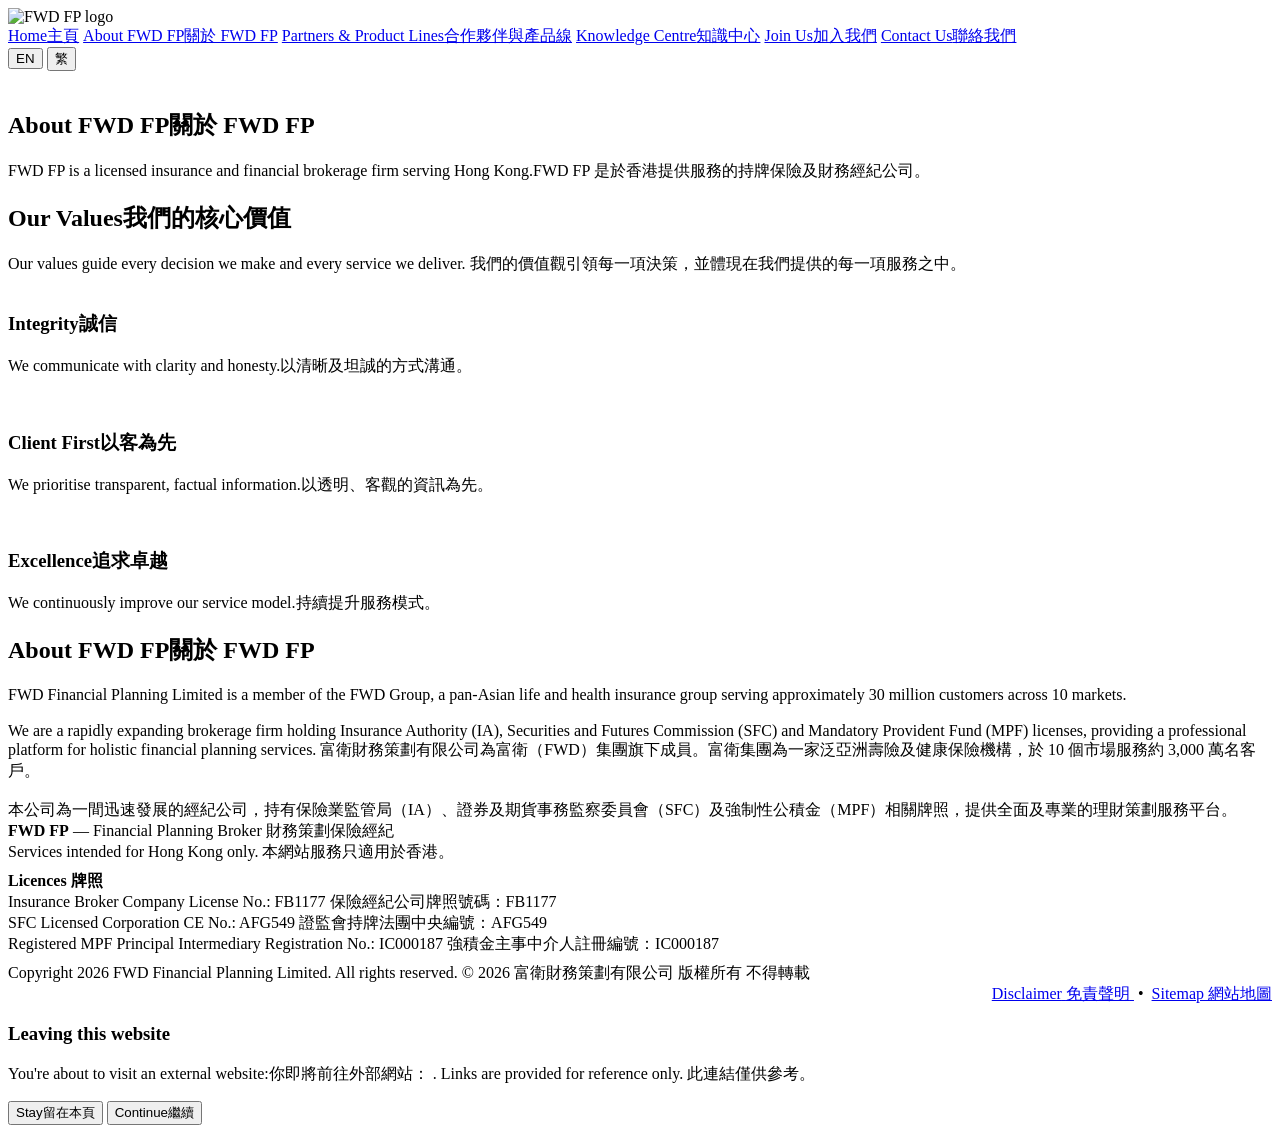
==== about.html @ 910848aa "Initial commit" ====
<!doctype html>
<html lang="en" data-lang="en">
<head>
<meta charset="utf-8"><meta name="viewport" content="width=device-width, initial-scale=1">
<title>about</title>
<link rel="stylesheet" href="assets/styles.css">
</head>
<body>
<header>
  <div class="container nav">
    <div class="logo"><img src="assets/logo.png" alt="FWD FP logo"></div>
    <nav>
      <a href="index.html" class=""><span lang="en">Home</span><span lang="zh-Hant">主頁</span></a>
      <a href="about.html" class="active"><span lang="en">About FWD FP</span><span lang="zh-Hant">關於 FWD FP</span></a>
      <a href="partners.html" class=""><span lang="en">Partners &amp; Product Lines</span><span lang="zh-Hant">合作夥伴與產品線</span></a>
      <a href="knowledge.html" class=""><span lang="en">Knowledge Centre</span><span lang="zh-Hant">知識中心</span></a>
      <a href="join.html" class=""><span lang="en">Join Us</span><span lang="zh-Hant">加入我們</span></a>
      <a class="btn hide-mobile" href="contact.html"><span lang="en">Contact Us</span><span lang="zh-Hant">聯絡我們</span></a>
    </nav>
    <div class="langswitch">
      <button data-lang="en" class="active" aria-label="Switch to English">EN</button>
      <button data-lang="zh" aria-label="切換至繁體中文">繁</button>
    </div>
  </div>
</header>
<section class="hero hero--with-banner">
  <div class="hero__media"><img class="hero__img" src="assets/hero/about-banner.jpg" alt=""></div>
  <div class="container hero__content">
    <h1><span lang="en">About FWD FP</span><span lang="zh-Hant">關於 FWD FP</span></h1>
    <p><span lang="en">FWD FP is a licensed insurance and financial brokerage firm serving Hong Kong.</span><span lang="zh-Hant">FWD FP 是於香港提供服務的持牌保險及財務經紀公司。</span></p>
  </div>
</section>
<section class="section cen"><div class="container">
  <h2><span lang="en">Our Values</span><span lang="zh-Hant">我們的核心價值</span></h2>
  <span lang="en">Our values guide every decision we make and every service we deliver.</span>
  <span lang="zH-Hant">我們的價值觀引領每一項決策，並體現在我們提供的每一項服務之中。</span>
</div></section>
<section class="section"><div class="container grid cards" style="grid-template-columns:repeat(auto-fit,minmax(240px,1fr));margin:0 auto;">
  <div class="card inline"><img class="icon" src="assets/icons/integrity.svg" alt=""><div><h3><span lang="en">Integrity</span><span lang="zh-Hant">誠信</span></h3><p><span lang="en">We communicate with clarity and honesty.</span><span lang="zh-Hant">以清晰及坦誠的方式溝通。</span></p></div></div>
  <div class="card inline"><img class="icon" src="assets/icons/client-first.svg" alt=""><div><h3><span lang="en">Client First</span><span lang="zh-Hant">以客為先</span></h3><p><span lang="en">We prioritise transparent, factual information.</span><span lang="zh-Hant">以透明、客觀的資訊為先。</span></p></div></div>
  <div class="card inline"><img class="icon" src="assets/icons/excellence.svg" alt=""><div><h3><span lang="en">Excellence</span><span lang="zh-Hant">追求卓越</span></h3><p><span lang="en">We continuously improve our service model.</span><span lang="zh-Hant">持續提升服務模式。</span></p></div></div>
</div></section>
<section class="section alt"><div class="container">
  <h2><span lang="en">About FWD FP</span><span lang="zh-Hant">關於 FWD FP</span></h2>
  <span lang="en">FWD Financial Planning Limited is a member of the FWD Group, a pan-Asian life and health insurance group serving approximately 30 million customers across 10 markets.<br/><br/>We are a rapidly expanding brokerage firm holding Insurance Authority (IA), Securities and Futures Commission (SFC) and Mandatory Provident Fund (MPF) licenses, providing a professional platform for holistic financial planning services.</span>
  <span lang="zH-Hant">富衛財務策劃有限公司為富衛（FWD）集團旗下成員。富衛集團為一家泛亞洲壽險及健康保險機構，於 10 個市場服務約 3,000 萬名客戶。<br/><br/>
本公司為一間迅速發展的經紀公司，持有保險業監管局（IA）、證券及期貨事務監察委員會（SFC）及強制性公積金（MPF）相關牌照，提供全面及專業的理財策劃服務平台。</span>
</div></section>
<footer>
  <div class="container foot">
    <!-- Left column -->
    <div>
      <!-- Company name -->
      <div>
        <strong>FWD FP</strong> —
        <span lang="en">Financial Planning Broker</span>
        <span lang="zh-Hant">財務策劃保險經紀</span>
      </div>

      <!-- Service scope -->
      <div class="small">
        <span lang="en">Services intended for Hong Kong only.</span>
        <span lang="zh-Hant">本網站服務只適用於香港。</span>
      </div>

      <!-- Licences -->
      <div class="small" style="margin-top:8px">
        <strong>
          <span lang="en">Licences</span>
          <span lang="zh-Hant">牌照</span>
        </strong><br>

        <span lang="en">Insurance Broker Company License No.: FB1177</span>
        <span lang="zh-Hant">保險經紀公司牌照號碼：FB1177</span><br>

        <span lang="en">SFC Licensed Corporation CE No.: AFG549</span>
        <span lang="zh-Hant">證監會持牌法團中央編號：AFG549</span><br>

        <span lang="en">Registered MPF Principal Intermediary Registration No.: IC000187</span>
        <span lang="zh-Hant">強積金主事中介人註冊編號：IC000187</span>
      </div>

      <!-- Copyright -->
      <div class="small" style="margin-top:8px">
        <span lang="en">
          Copyright 2026 FWD Financial Planning Limited. All rights reserved.
        </span>
        <span lang="zh-Hant">
          © 2026 富衛財務策劃有限公司 版權所有 不得轉載
        </span>
      </div>
    </div>

    <!-- Right column: bottom-aligned links -->
    <div class="small" style="align-self:flex-end; text-align:right;">
      <a href="disclaimer.html">
        <span lang="en">Disclaimer</span>
        <span lang="zh-Hant">免責聲明</span>
      </a>
      &nbsp;•&nbsp;
      <a href="sitemap.html">
        <span lang="en">Sitemap</span>
        <span lang="zh-Hant">網站地圖</span>
      </a>
    </div>
  </div>
</footer>
<div class="modal" id="leave-modal"><div class="box">
  <h3 id="leave-title">Leaving this website</h3>
  <p><span lang="en">You're about to visit an external website:</span><span lang="zh-Hant">你即將前往外部網站：</span>
     <span id="leave-url" class="small"></span>.
     <span class="small" lang="en">Links are provided for reference only.</span>
     <span class="small" lang="zh-Hant">此連結僅供參考。</span>
  </p>
  <div class="actions">
    <button class="btn secondary" id="cancel-leave"><span lang="en">Stay</span><span lang="zh-Hant">留在本頁</span></button>
    <button class="btn" id="confirm-leave"><span lang="en">Continue</span><span lang="zh-Hant">繼續</span></button>
  </div>
</div></div>
<script src="assets/app.js"></script>
</body></html>
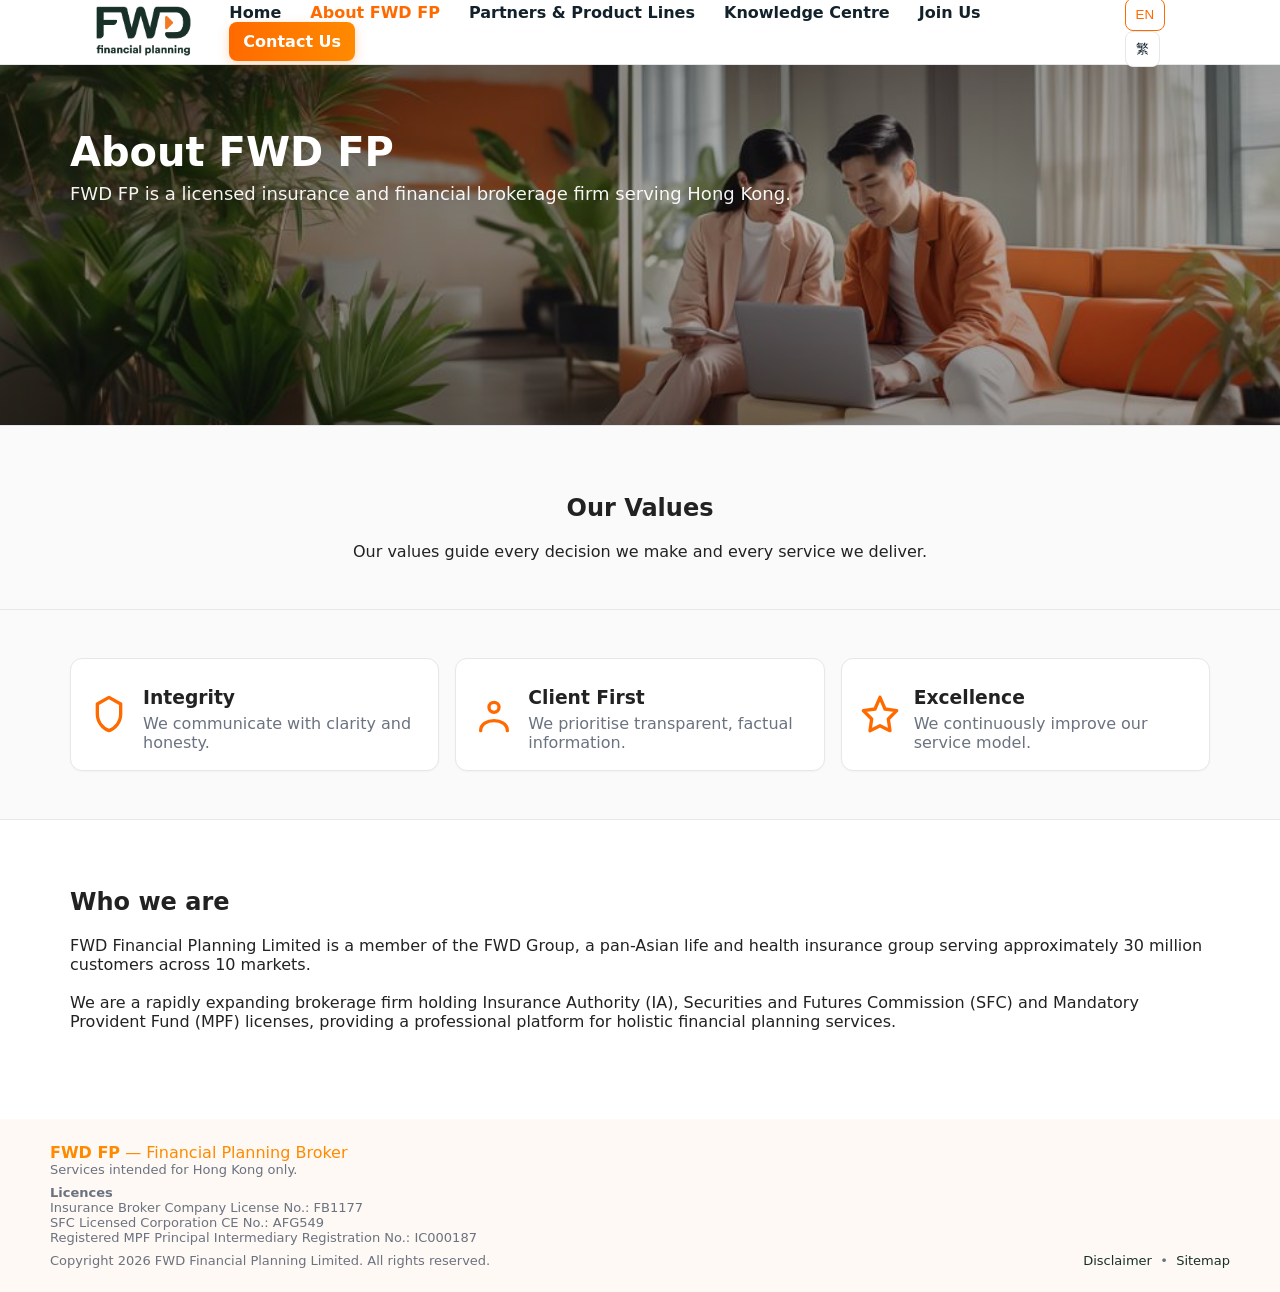
==== commit 9d07145d: "Update changes" ====
--- a/about.html
+++ b/about.html
@@ -41,7 +41,7 @@
   <div class="card inline"><img class="icon" src="assets/icons/excellence.svg" alt=""><div><h3><span lang="en">Excellence</span><span lang="zh-Hant">追求卓越</span></h3><p><span lang="en">We continuously improve our service model.</span><span lang="zh-Hant">持續提升服務模式。</span></p></div></div>
 </div></section>
 <section class="section alt"><div class="container">
-  <h2><span lang="en">About FWD FP</span><span lang="zh-Hant">關於 FWD FP</span></h2>
+  <h2><span lang="en">Who we are</span><span lang="zh-Hant">關於我們</span></h2>
   <span lang="en">FWD Financial Planning Limited is a member of the FWD Group, a pan-Asian life and health insurance group serving approximately 30 million customers across 10 markets.<br/><br/>We are a rapidly expanding brokerage firm holding Insurance Authority (IA), Securities and Futures Commission (SFC) and Mandatory Provident Fund (MPF) licenses, providing a professional platform for holistic financial planning services.</span>
   <span lang="zH-Hant">富衛財務策劃有限公司為富衛（FWD）集團旗下成員。富衛集團為一家泛亞洲壽險及健康保險機構，於 10 個市場服務約 3,000 萬名客戶。<br/><br/>
 本公司為一間迅速發展的經紀公司，持有保險業監管局（IA）、證券及期貨事務監察委員會（SFC）及強制性公積金（MPF）相關牌照，提供全面及專業的理財策劃服務平台。</span>
@@ -54,7 +54,7 @@
       <div>
         <strong>FWD FP</strong> —
         <span lang="en">Financial Planning Broker</span>
-        <span lang="zh-Hant">財務策劃保險經紀</span>
+        <span lang="zh-Hant">財務策劃經紀</span>
       </div>
 
       <!-- Service scope -->
--- a/assets/styles.css
+++ b/assets/styles.css
@@ -0,0 +1,114 @@
+:root{--brand-primary:#ff6a00;--brand-primary-2:#ff8a00;--brand-ink:#12212a;--brand-accent:#0f3554;--text:#222;--muted:#6b7280;--bg:#ffffff;--section:#fafafa;--border:#e5e7eb}
+*{box-sizing:border-box}
+html,body{margin:0;padding:0;font-family:system-ui,-apple-system,Segoe UI,Roboto,Arial,"Noto Sans TC",sans-serif;color:var(--text);background:var(--bg)}
+html[data-lang='en'] [lang='zh-Hant']{display:none}
+html[data-lang='zh'] [lang='en']{display:none}
+header{position:sticky;top:0;background:#fff;border-bottom:1px solid var(--border);z-index:10}
+.container{max-width:1180px;margin:0 auto;padding:0 20px}
+.nav{display:flex;align-items:center;justify-content:space-between;height:64px}
+.logo img{height:100px}
+nav a{color:var(--brand-ink);text-decoration:none;margin:0 12px;font-weight:600}
+.langswitch button{border:1px solid var(--border);background:#fff;color:var(--brand-ink);padding:8px 10px;border-radius:8px;margin-left:8px;cursor:pointer}
+.langswitch button.active{border-color:var(--brand-primary);color:var(--brand-primary)}
+nav a.btn{padding:10px 14px;border-radius:8px;color:#fff;background:linear-gradient(90deg,var(--brand-primary),var(--brand-primary-2))}
+.hero{background:linear-gradient(120deg,var(--brand-primary),var(--brand-primary-2));color:#fff;padding:56px 0}
+.hero h1{font-size:40px;margin:0 0 8px}
+.hero p{font-size:18px;margin:0 0 20px;color:#fff;opacity:.95}
+.btn{display:inline-block;background:linear-gradient(90deg,var(--brand-primary),var(--brand-primary-2));color:#fff;padding:12px 18px;border-radius:10px;text-decoration:none;font-weight:700;box-shadow:0 4px 12px rgba(255,106,0,.25)}
+.btn.secondary{background:#fff;color:var(--brand-accent);border:1px solid var(--border);box-shadow:none}
+.grid{display:grid;grid-gap:16px}
+.grid.cards{grid-template-columns:repeat(auto-fit,minmax(220px,1fr));margin:28px auto}
+.card{background:#fff;border:1px solid var(--border);border-radius:12px;padding:18px;box-shadow:0 1px 2px rgba(0,0,0,.03)}
+.card h3{margin:10px 0 6px}
+.card p{margin:0;color:var(--muted)}
+.section{padding:48px 0;background:var(--section);border-top:1px solid var(--border)}
+.section.alt{background:#fff}
+.section.cen{display: flex}
+.section.cen h2{text-align: center}
+.badgebar{background:#fff;border:1px solid var(--border);border-radius:12px;padding:12px 16px;display:flex;gap:16px;flex-wrap:wrap}
+.badge{background:#fff;border:1px dashed var(--border);padding:8px 12px;border-radius:999px;color:var(--muted);font-size:14px}
+footer{margin-top:40px;background:#fef9f4;color:#ff8a00}
+footer a{color:#183028;text-decoration:none}
+footer .foot{display:grid;grid-template-columns:1fr auto;gap:16px;padding:24px 0}
+.small{font-size:13px;color:var(--muted)}
+.alert{background:#fff8f1;border:1px solid #fed7aa;color:#9a3412;padding:10px 12px;border-radius:8px}
+.modal{position:fixed;inset:0;display:none;align-items:center;justify-content:center;background:rgba(0,0,0,.45)}
+.modal .box{background:#fff;max-width:520px;width:92%;border-radius:12px;padding:20px;box-shadow:0 10px 30px rgba(0,0,0,.2)}
+.modal .actions{display:flex;gap:12px;justify-content:flex-end;margin-top:16px}
+.external{cursor:alias}
+.list{line-height:1.6}
+@media (max-width:720px){.hero h1{font-size:28px}nav .hide-mobile{display:none}nav a{margin:0 6px}}
+
+/* --- Homepage banner extensions --- */
+.hero--with-banner{position:relative;padding:0;min-height:360px;color:#fff}
+.hero--with-banner .hero__media{position:absolute;inset:0;overflow:hidden}
+.hero--with-banner .hero__img{width:100%;height:100%;object-fit:cover;object-position:center;transform:scale(1.02)}
+.hero--with-banner .hero__media::after{content:"";position:absolute;inset:0;background:linear-gradient(180deg,rgba(0,0,0,.30) 0%,rgba(0,0,0,.25) 35%,rgba(0,0,0,.40) 100%)}
+.hero--with-banner .hero__content{position:relative;z-index:1;padding:64px 20px}
+.hero--with-banner h1{margin:0 0 8px}
+.hero--with-banner p{margin:0 0 20px;opacity:.95}
+@media (max-width:720px){.hero--with-banner{min-height:300px}.hero--with-banner .hero__content{padding:40px 16px}}
+
+/* Active nav class */
+nav a.active{color:var(--brand-primary)}
+
+/* Tabs for Partners page */
+.tabs{display:flex;gap:8px;border-bottom:1px solid var(--border);margin-top:8px}
+.tab{padding:10px 14px;border:1px solid var(--border);border-bottom:none;border-radius:8px 8px 0 0;background:#fff;color:var(--brand-ink);cursor:pointer}
+.tab.active{background:linear-gradient(90deg,var(--brand-primary),var(--brand-primary-2));color:#fff;border-color:transparent}
+.tabpanes{border:1px solid var(--border);border-radius:0 12px 12px 12px;padding:18px;background:#fff;margin-top:-1px}
+.tabpane{display:none}
+.tabpane.active{display:block}
+
+/* Section visuals */
+.card.inline{display:flex;align-items:center;gap:14px}
+.card.inline img.thumb{width:56px;height:56px;border-radius:8px;object-fit:cover;border:1px solid var(--border)}
+.card.inline .icon{width:40px;height:40px}
+.info-row{display:flex;align-items:center;gap:10px;margin:6px 0}
+.info-row .icon{width:20px;height:20px}
+
+/* Career Path */
+.career-path {
+  display: grid;
+  grid-template-columns: repeat(auto-fit, minmax(180px, 1fr));
+  gap: 16px;
+  margin-top: 24px;
+}
+
+/* Scam Alert Banner */
+ .scam-alert {
+    width: 100%;
+    background: #f5f1ea; /* light beige like your screenshot */
+    color: #333;
+    font-size: 13px;
+    line-height: 1.5;
+    padding: 10px 40px 10px 16px;
+    position: relative;
+    border-bottom: 1px solid #e5e7eb;
+    z-index: 1000;
+  }
+
+  .scam-alert strong {
+    font-weight: 600;
+  }
+
+  .scam-alert .close-btn {
+    position: absolute;
+    right: 14px;
+    top: 10px;
+    cursor: pointer;
+    font-size: 16px;
+    color: #666;
+  }
+
+  .scam-alert .close-btn:hover {
+    color: #000;
+  }
+
+  /* Optional: make text centered on large screens */
+  @media (min-width: 768px) {
+    .scam-alert {
+      text-align: center;
+      padding: 10px 60px;
+    }
+  }
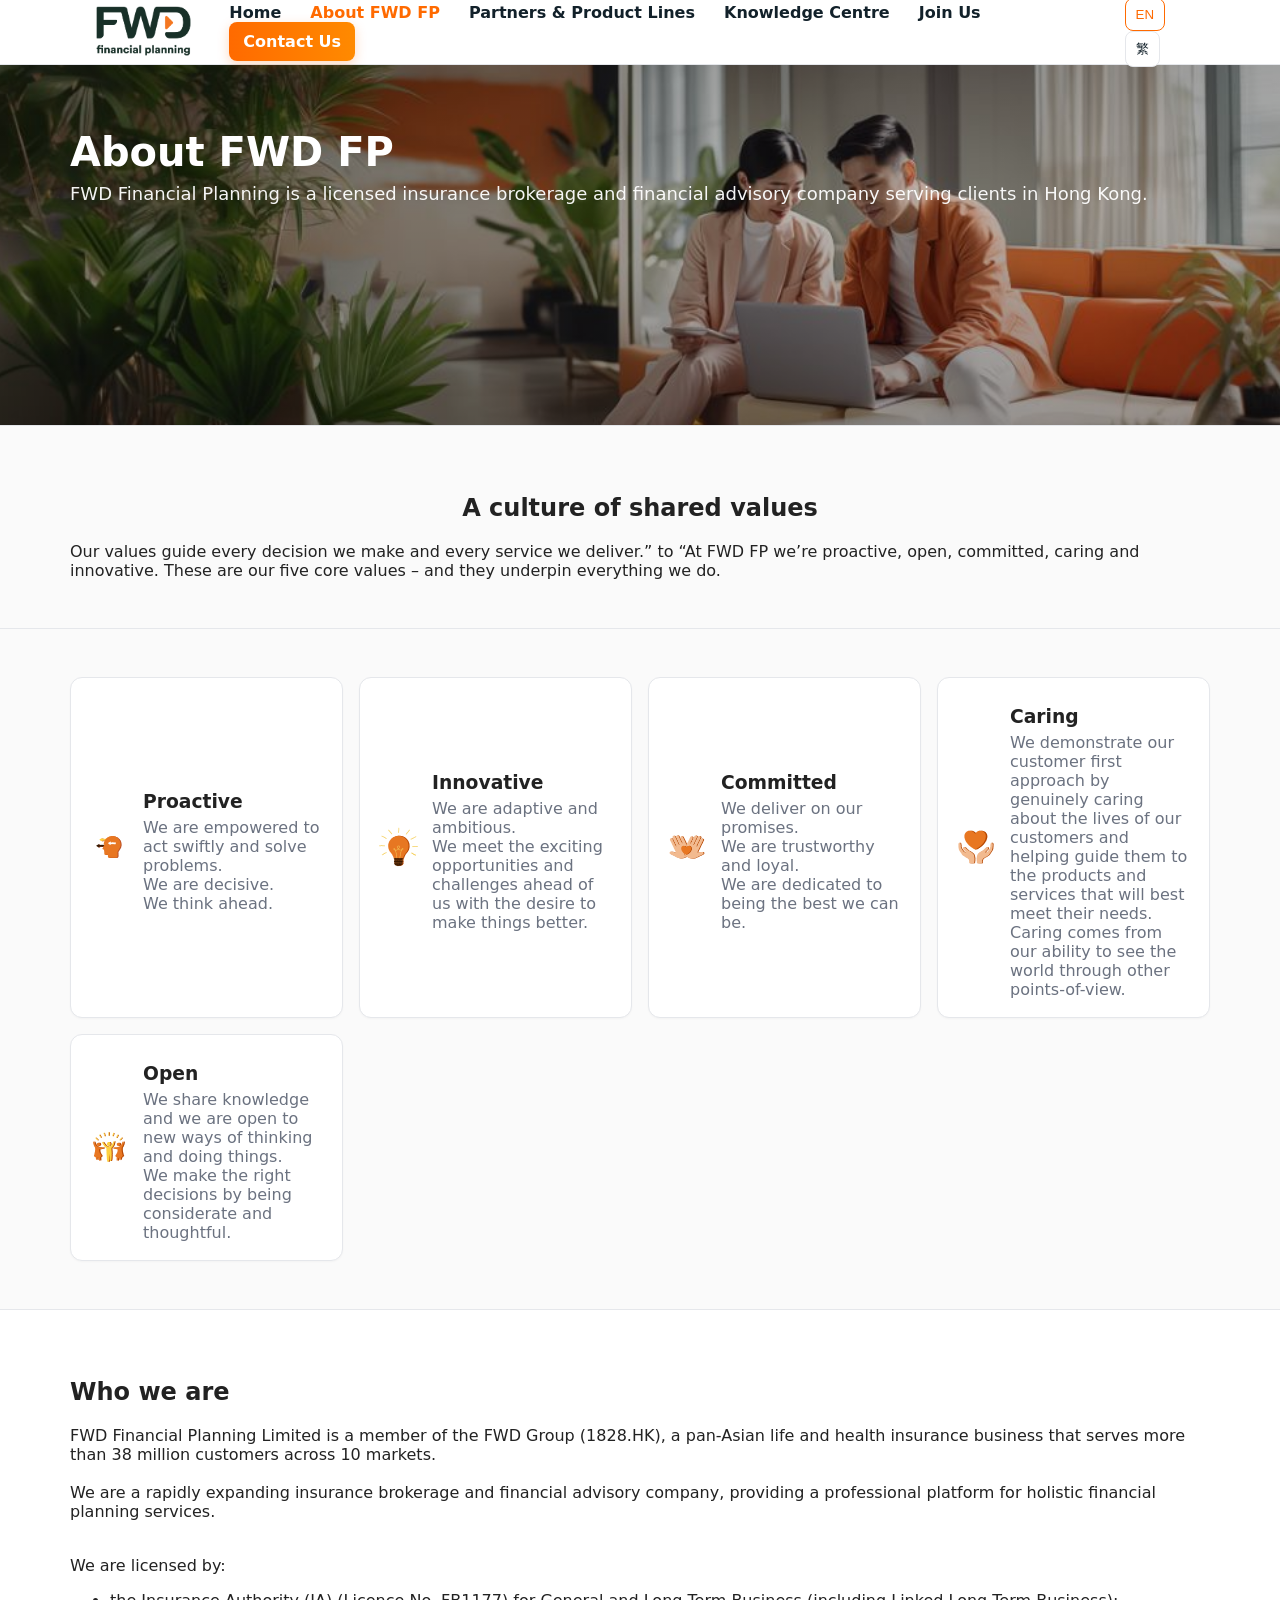
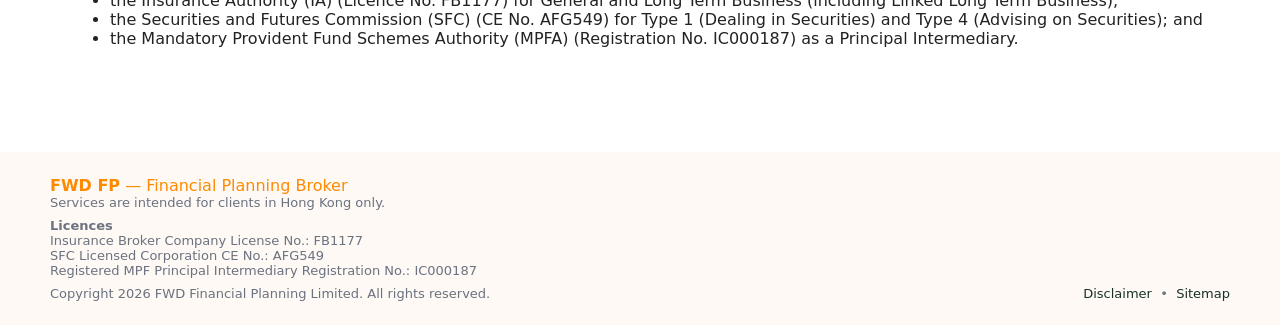
==== commit 988631e6: "Add files via upload" ====
--- a/about.html
+++ b/about.html
@@ -1,121 +1,212 @@
 <!doctype html>
 <html lang="en" data-lang="en">
+
 <head>
-<meta charset="utf-8"><meta name="viewport" content="width=device-width, initial-scale=1">
-<title>about</title>
-<link rel="stylesheet" href="assets/styles.css">
+  <meta charset="utf-8">
+  <meta name="viewport" content="width=device-width, initial-scale=1">
+  <title>about</title>
+  <link rel="stylesheet" href="assets/styles.css">
 </head>
+
 <body>
-<header>
-  <div class="container nav">
-    <div class="logo"><img src="assets/logo.png" alt="FWD FP logo"></div>
-    <nav>
-      <a href="index.html" class=""><span lang="en">Home</span><span lang="zh-Hant">主頁</span></a>
-      <a href="about.html" class="active"><span lang="en">About FWD FP</span><span lang="zh-Hant">關於 FWD FP</span></a>
-      <a href="partners.html" class=""><span lang="en">Partners &amp; Product Lines</span><span lang="zh-Hant">合作夥伴與產品線</span></a>
-      <a href="knowledge.html" class=""><span lang="en">Knowledge Centre</span><span lang="zh-Hant">知識中心</span></a>
-      <a href="join.html" class=""><span lang="en">Join Us</span><span lang="zh-Hant">加入我們</span></a>
-      <a class="btn hide-mobile" href="contact.html"><span lang="en">Contact Us</span><span lang="zh-Hant">聯絡我們</span></a>
-    </nav>
-    <div class="langswitch">
-      <button data-lang="en" class="active" aria-label="Switch to English">EN</button>
-      <button data-lang="zh" aria-label="切換至繁體中文">繁</button>
+  <header>
+    <div class="container nav">
+      <div class="logo"><img src="assets/logo.png" alt="FWD FP logo"></div>
+      <nav>
+        <a href="index.html" class=""><span lang="en">Home</span><span lang="zh-Hant">主頁</span></a>
+        <a href="about.html" class="active"><span lang="en">About FWD FP</span><span lang="zh-Hant">關於 FWD FP</span></a>
+        <a href="partners.html" class=""><span lang="en">Partners &amp; Product Lines</span><span
+            lang="zh-Hant">合作夥伴與產品線</span></a>
+        <a href="knowledge.html" class=""><span lang="en">Knowledge Centre</span><span lang="zh-Hant">知識中心</span></a>
+        <a href="join.html" class=""><span lang="en">Join Us</span><span lang="zh-Hant">加入我們</span></a>
+        <a class="btn hide-mobile" href="contact.html"><span lang="en">Contact Us</span><span
+            lang="zh-Hant">聯絡我們</span></a>
+      </nav>
+      <div class="langswitch">
+        <button data-lang="en" class="active" aria-label="Switch to English">EN</button>
+        <button data-lang="zh" aria-label="切換至繁體中文">繁</button>
+      </div>
+    </div>
+  </header>
+  <section class="hero hero--with-banner">
+    <div class="hero__media"><img class="hero__img" src="assets/hero/about-banner.jpg" alt=""></div>
+    <div class="container hero__content">
+      <h1><span lang="en">About FWD FP</span><span lang="zh-Hant">關於 FWD FP</span></h1>
+      <p><span lang="en">FWD Financial Planning is a licensed insurance brokerage and financial advisory company serving
+          clients in Hong Kong.</span><span lang="zh-Hant">富衛財務策劃是一間持牌保險經紀及理財策劃公司，為香港客戶提供服務。</span></p>
+    </div>
+  </section>
+  <section class="section cen">
+    <div class="container">
+      <h2><span lang="en">A culture of shared values</span><span lang="zh-Hant">共享價值觀的企業文化</span></h2>
+      <span lang="en">Our values guide every decision we make and every service we deliver.” to “At FWD FP we’re
+        proactive, open, committed, caring and innovative. These are our five core values – and they underpin everything
+        we do.</span>
+      <span lang="zH-Hant">富衛財務策劃的員工積極主動、常持開放態度、致力履行承諾、對客戶關懷備至，以及富創新思維，這五個核心價值，引領我們所做的一切。</span>
+    </div>
+  </section>
+  <section class="section">
+    <div class="container grid cards" style="grid-template-columns:repeat(auto-fit,minmax(240px,1fr));margin:0 auto;">
+      <div class="card inline"><img class="icon" src="assets/icons/Proactive.svg" alt="">
+        <div>
+          <h3><span lang="en">Proactive</span><span lang="zh-Hant">積極主動</span></h3>
+          <p><span lang="en">We are empowered to act swiftly and solve problems.<br>We are decisive.<br>We think
+              ahead.</span><span lang="zh-Hant">我們得到可以讓我們迅速採取行動並解決問題的能力。<br>我們的決策果斷。<br>我們提前考慮到未來情況。</span></p>
+        </div>
+      </div>
+      <div class="card inline"><img class="icon" src="assets/icons/Innovative.svg" alt="">
+        <div>
+          <h3><span lang="en">Innovative</span><span lang="zh-Hant">富創新思維</span></h3>
+          <p><span lang="en">We are adaptive and ambitious.<br>We meet the exciting opportunities and challenges ahead
+              of
+              us with the desire to make things better.</span><span
+              lang="zh-Hant">我們適應能力強且雄心勃勃。<br>我們懷着讓事情變得更好的願望，以迎接面前振奮人心的機會及挑戰。</span></p>
+        </div>
+      </div>
+      <div class="card inline"><img class="icon" src="assets/icons/Committed.svg" alt="">
+        <div>
+          <h3><span lang="en">Committed</span><span lang="zh-Hant">堅定履行承諾</span></h3>
+          <p><span lang="en">We deliver on our promises.<br>We are trustworthy and loyal.<br>We are dedicated to being
+              the
+              best we can be.</span><span lang="zh-Hant">我們致力兌現我們許下的承諾。<br>我們值得客戶信賴，並贏得客戶的忠誠。<br>我們會盡力做到最好。<br></span>
+          </p>
+        </div>
+      </div>
+      <div class="card inline"><img class="icon" src="assets/icons/Caring.svg" alt="">
+        <div>
+          <h3><span lang="en">Caring</span><span lang="zh-Hant">對客戶關懷備至</span></h3>
+          <p><span lang="en">We demonstrate our customer first approach by genuinely caring about the lives of our
+              customers and helping guide them to the products and services that will best meet their needs.<br>Caring
+              comes from our ability to see the world through other points-of-view.</span><span
+              lang="zh-Hant">我們透過真正關心客戶的生活，並協助他們獲得最能滿足本身需要的產品和服務，<br>以展示我們以客為先的服務方針。<br>
+              我們的關懷來自能夠以其他角度觀看世界的能力。</span></p>
+        </div>
+      </div>
+      <div class="card inline"><img class="icon" src="assets/icons/Open.svg" alt="">
+        <div>
+          <h3><span lang="en">Open</span><span lang="zh-Hant">常持開放態度</span></h3>
+          <p><span lang="en">We share knowledge and we are open to new ways of thinking and doing things.<br>We make the
+              right decisions by being considerate and thoughtful.</span><span
+              lang="zh-Hant">我們喜愛分享知識，我們對新的思維及做事方式持開放態度。<br>我們藉著周詳考慮及深思熟慮，以做出正確的決定。</span></p>
+        </div>
+      </div>
+    </div>
+  </section>
+  <section class="section alt">
+    <div class="container">
+      <h2><span lang="en">Who we are</span><span lang="zh-Hant">關於我們</span></h2>
+      <span lang="en">FWD Financial Planning Limited is a member of the FWD Group (1828.HK), a pan-Asian life and health
+        insurance business that serves more than 38 million customers across 10 markets.<br /><br />We are a rapidly
+        expanding insurance brokerage and financial advisory company, providing a professional platform for holistic
+        financial planning services.<br><br>
+        <p>We are licensed by:</p>
+        <ul>
+          <li>
+            the Insurance Authority (IA) (Licence No. FB1177) for General and Long Term Business (including Linked
+            Long Term Business);
+          </li>
+          <li>
+            the Securities and Futures Commission (SFC) (CE No. AFG549) for Type 1 (Dealing in Securities) and Type 4
+            (Advising on Securities); and
+          </li>
+          <li>
+            the Mandatory Provident Fund Schemes Authority (MPFA) (Registration No. IC000187) as a Principal
+            Intermediary.
+          </li>
+        </ul>
+      </span>
+      <span lang="zH-Hant">富衛財務策劃有限公司香港為泛亞洲人壽及健康保險公司富衛集團（1828.HK）旗下公司。富衛集團服務約4,000萬名客戶，業務遍及亞洲十個市場。<br /><br />
+        本公司為一間迅速發展的持牌保險經紀及理財策劃公司，提供專業平台，致力發展全面的理財策劃服務。<br><br>
+        <p>本公司持有以下監管牌照：</p>
+        <ul>
+          <li>
+            保險業監管局（IA）（牌照號碼：FB1177），可從事一般業務及長期業務（包括相連長期業務）；
+          </li>
+          <li>
+            證券及期貨事務監察委員會（SFC）（中央編號：AFG549），可從事第1類（證券交易）及第4類（就證券提供意見）受規管活動；及
+          </li>
+          <li>
+            強制性公積金計劃管理局（MPFA）（註冊編號：IC000187），為主事中介人。
+          </li>
+        </ul>
+      </span>
+    </div>
+  </section>
+  <footer>
+    <div class="container foot">
+      <!-- Left column -->
+      <div>
+        <!-- Company name -->
+        <div>
+          <strong>FWD FP</strong> —
+          <span lang="en">Financial Planning Broker</span>
+          <span lang="zh-Hant">財務策劃經紀</span>
+        </div>
+
+        <!-- Service scope -->
+        <div class="small">
+          <span lang="en">Services are intended for clients in Hong Kong only.</span>
+          <span lang="zh-Hant">本網站服務僅供香港客戶使用。</span>
+        </div>
+
+        <!-- Licences -->
+        <div class="small" style="margin-top:8px">
+          <strong>
+            <span lang="en">Licences</span>
+            <span lang="zh-Hant">牌照</span>
+          </strong><br>
+
+          <span lang="en">Insurance Broker Company License No.: FB1177</span>
+          <span lang="zh-Hant">保險經紀公司牌照號碼：FB1177</span><br>
+
+          <span lang="en">SFC Licensed Corporation CE No.: AFG549</span>
+          <span lang="zh-Hant">證監會持牌法團中央編號：AFG549</span><br>
+
+          <span lang="en">Registered MPF Principal Intermediary Registration No.: IC000187</span>
+          <span lang="zh-Hant">強積金主事中介人註冊編號：IC000187</span>
+        </div>
+
+        <!-- Copyright -->
+        <div class="small" style="margin-top:8px">
+          <span lang="en">
+            Copyright 2026 FWD Financial Planning Limited. All rights reserved.
+          </span>
+          <span lang="zh-Hant">
+            © 2026 富衛財務策劃有限公司 版權所有 不得轉載
+          </span>
+        </div>
+      </div>
+
+      <!-- Right column: bottom-aligned links -->
+      <div class="small" style="align-self:flex-end; text-align:right;">
+        <a href="disclaimer.html">
+          <span lang="en">Disclaimer</span>
+          <span lang="zh-Hant">免責聲明</span>
+        </a>
+        &nbsp;•&nbsp;
+        <a href="sitemap.html">
+          <span lang="en">Sitemap</span>
+          <span lang="zh-Hant">網站地圖</span>
+        </a>
+      </div>
+    </div>
+  </footer>
+  <div class="modal" id="leave-modal">
+    <div class="box">
+      <h3 id="leave-title">Leaving this website</h3>
+      <p><span lang="en">You're about to visit an external website:</span><span lang="zh-Hant">你即將前往外部網站：</span>
+        <span id="leave-url" class="small"></span>.
+        <span class="small" lang="en">Links are provided for reference only.</span>
+        <span class="small" lang="zh-Hant">此連結僅供參考。</span>
+      </p>
+      <div class="actions">
+        <button class="btn secondary" id="cancel-leave"><span lang="en">Stay</span><span
+            lang="zh-Hant">留在本頁</span></button>
+        <button class="btn" id="confirm-leave"><span lang="en">Continue</span><span lang="zh-Hant">繼續</span></button>
+      </div>
     </div>
   </div>
-</header>
-<section class="hero hero--with-banner">
-  <div class="hero__media"><img class="hero__img" src="assets/hero/about-banner.jpg" alt=""></div>
-  <div class="container hero__content">
-    <h1><span lang="en">About FWD FP</span><span lang="zh-Hant">關於 FWD FP</span></h1>
-    <p><span lang="en">FWD FP is a licensed insurance and financial brokerage firm serving Hong Kong.</span><span lang="zh-Hant">FWD FP 是於香港提供服務的持牌保險及財務經紀公司。</span></p>
-  </div>
-</section>
-<section class="section cen"><div class="container">
-  <h2><span lang="en">Our Values</span><span lang="zh-Hant">我們的核心價值</span></h2>
-  <span lang="en">Our values guide every decision we make and every service we deliver.</span>
-  <span lang="zH-Hant">我們的價值觀引領每一項決策，並體現在我們提供的每一項服務之中。</span>
-</div></section>
-<section class="section"><div class="container grid cards" style="grid-template-columns:repeat(auto-fit,minmax(240px,1fr));margin:0 auto;">
-  <div class="card inline"><img class="icon" src="assets/icons/integrity.svg" alt=""><div><h3><span lang="en">Integrity</span><span lang="zh-Hant">誠信</span></h3><p><span lang="en">We communicate with clarity and honesty.</span><span lang="zh-Hant">以清晰及坦誠的方式溝通。</span></p></div></div>
-  <div class="card inline"><img class="icon" src="assets/icons/client-first.svg" alt=""><div><h3><span lang="en">Client First</span><span lang="zh-Hant">以客為先</span></h3><p><span lang="en">We prioritise transparent, factual information.</span><span lang="zh-Hant">以透明、客觀的資訊為先。</span></p></div></div>
-  <div class="card inline"><img class="icon" src="assets/icons/excellence.svg" alt=""><div><h3><span lang="en">Excellence</span><span lang="zh-Hant">追求卓越</span></h3><p><span lang="en">We continuously improve our service model.</span><span lang="zh-Hant">持續提升服務模式。</span></p></div></div>
-</div></section>
-<section class="section alt"><div class="container">
-  <h2><span lang="en">Who we are</span><span lang="zh-Hant">關於我們</span></h2>
-  <span lang="en">FWD Financial Planning Limited is a member of the FWD Group, a pan-Asian life and health insurance group serving approximately 30 million customers across 10 markets.<br/><br/>We are a rapidly expanding brokerage firm holding Insurance Authority (IA), Securities and Futures Commission (SFC) and Mandatory Provident Fund (MPF) licenses, providing a professional platform for holistic financial planning services.</span>
-  <span lang="zH-Hant">富衛財務策劃有限公司為富衛（FWD）集團旗下成員。富衛集團為一家泛亞洲壽險及健康保險機構，於 10 個市場服務約 3,000 萬名客戶。<br/><br/>
-本公司為一間迅速發展的經紀公司，持有保險業監管局（IA）、證券及期貨事務監察委員會（SFC）及強制性公積金（MPF）相關牌照，提供全面及專業的理財策劃服務平台。</span>
-</div></section>
-<footer>
-  <div class="container foot">
-    <!-- Left column -->
-    <div>
-      <!-- Company name -->
-      <div>
-        <strong>FWD FP</strong> —
-        <span lang="en">Financial Planning Broker</span>
-        <span lang="zh-Hant">財務策劃經紀</span>
-      </div>
-
-      <!-- Service scope -->
-      <div class="small">
-        <span lang="en">Services intended for Hong Kong only.</span>
-        <span lang="zh-Hant">本網站服務只適用於香港。</span>
-      </div>
-
-      <!-- Licences -->
-      <div class="small" style="margin-top:8px">
-        <strong>
-          <span lang="en">Licences</span>
-          <span lang="zh-Hant">牌照</span>
-        </strong><br>
-
-        <span lang="en">Insurance Broker Company License No.: FB1177</span>
-        <span lang="zh-Hant">保險經紀公司牌照號碼：FB1177</span><br>
-
-        <span lang="en">SFC Licensed Corporation CE No.: AFG549</span>
-        <span lang="zh-Hant">證監會持牌法團中央編號：AFG549</span><br>
-
-        <span lang="en">Registered MPF Principal Intermediary Registration No.: IC000187</span>
-        <span lang="zh-Hant">強積金主事中介人註冊編號：IC000187</span>
-      </div>
-
-      <!-- Copyright -->
-      <div class="small" style="margin-top:8px">
-        <span lang="en">
-          Copyright 2026 FWD Financial Planning Limited. All rights reserved.
-        </span>
-        <span lang="zh-Hant">
-          © 2026 富衛財務策劃有限公司 版權所有 不得轉載
-        </span>
-      </div>
-    </div>
-
-    <!-- Right column: bottom-aligned links -->
-    <div class="small" style="align-self:flex-end; text-align:right;">
-      <a href="disclaimer.html">
-        <span lang="en">Disclaimer</span>
-        <span lang="zh-Hant">免責聲明</span>
-      </a>
-      &nbsp;•&nbsp;
-      <a href="sitemap.html">
-        <span lang="en">Sitemap</span>
-        <span lang="zh-Hant">網站地圖</span>
-      </a>
-    </div>
-  </div>
-</footer>
-<div class="modal" id="leave-modal"><div class="box">
-  <h3 id="leave-title">Leaving this website</h3>
-  <p><span lang="en">You're about to visit an external website:</span><span lang="zh-Hant">你即將前往外部網站：</span>
-     <span id="leave-url" class="small"></span>.
-     <span class="small" lang="en">Links are provided for reference only.</span>
-     <span class="small" lang="zh-Hant">此連結僅供參考。</span>
-  </p>
-  <div class="actions">
-    <button class="btn secondary" id="cancel-leave"><span lang="en">Stay</span><span lang="zh-Hant">留在本頁</span></button>
-    <button class="btn" id="confirm-leave"><span lang="en">Continue</span><span lang="zh-Hant">繼續</span></button>
-  </div>
-</div></div>
-<script src="assets/app.js"></script>
-</body></html>+  <script src="assets/app.js"></script>
+</body>
+
+</html>
--- a/assets/styles.css
+++ b/assets/styles.css
@@ -56,7 +56,7 @@
 .tabs{display:flex;gap:8px;border-bottom:1px solid var(--border);margin-top:8px}
 .tab{padding:10px 14px;border:1px solid var(--border);border-bottom:none;border-radius:8px 8px 0 0;background:#fff;color:var(--brand-ink);cursor:pointer}
 .tab.active{background:linear-gradient(90deg,var(--brand-primary),var(--brand-primary-2));color:#fff;border-color:transparent}
-.tabpanes{border:1px solid var(--border);border-radius:0 12px 12px 12px;padding:18px;background:#fff;margin-top:-1px}
+.tabpanes{border:1px solid var(--border);border-radius:0 12px 12px 12px;padding:18px;background:#fff;margin-top:-1px;margin-bottom: 28px;}
 .tabpane{display:none}
 .tabpane.active{display:block}
 
